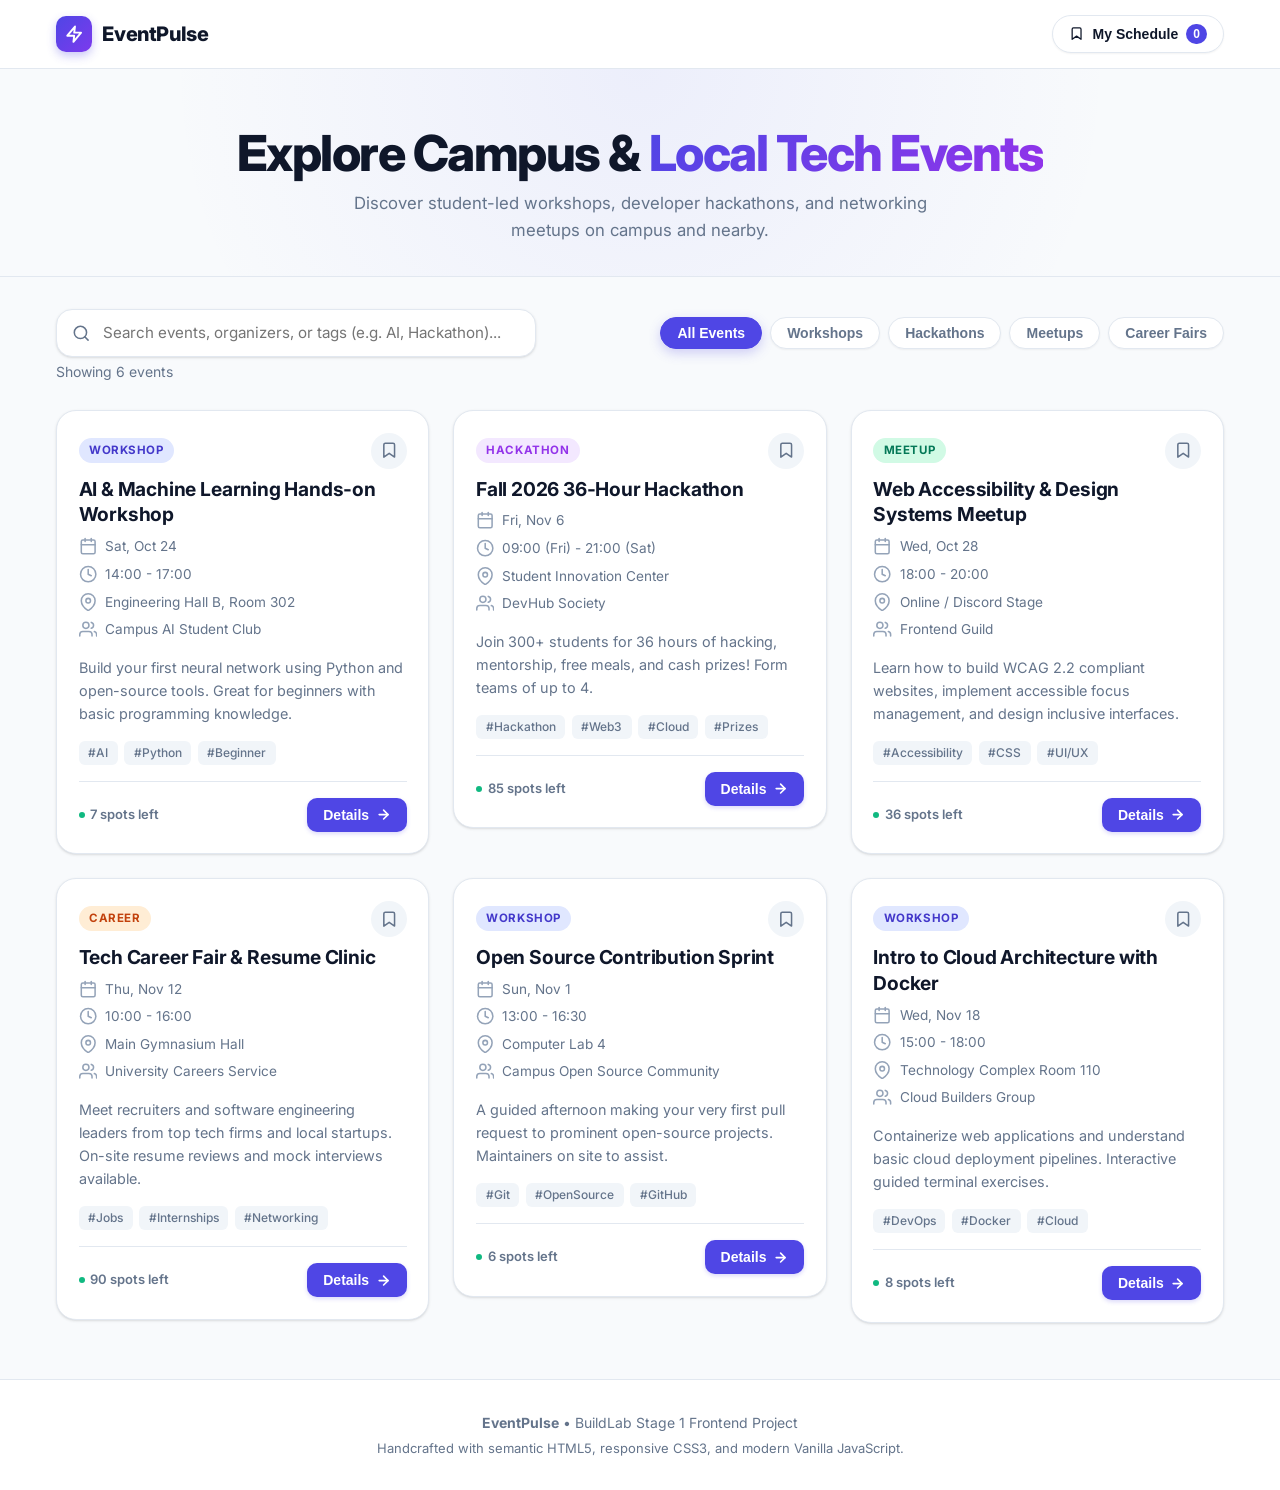
==== index.html @ 4279e9a3 "feat: redesign schedule drawer cards with polished layout and direct email reminder service" ====
﻿<!DOCTYPE html>
<html lang="en">
<head>
  <meta charset="UTF-8">
  <meta name="viewport" content="width=device-width, initial-scale=1.0">
  <title>EventPulse — Campus & Local Tech Event Finder</title>
  <meta name="description" content="Discover, search, and save campus tech events, hackathons, and workshops.">

  <!-- Inter Google Font -->
  <link rel="preconnect" href="https://fonts.googleapis.com">
  <link rel="preconnect" href="https://fonts.gstatic.com" crossorigin>
  <link href="https://fonts.googleapis.com/css2?family=Inter:wght@400;500;600;700;800&display=swap" rel="stylesheet">

  <!-- Stylesheets -->
  <link rel="stylesheet" href="styles/variables.css">
  <link rel="stylesheet" href="styles/main.css">
</head>
<body>

  <!-- Screen-Reader Announcer for dynamic updates (WCAG Live Region) -->
  <div id="sr-announcer" class="sr-only" aria-live="polite" aria-atomic="true" style="position: absolute; width: 1px; height: 1px; padding: 0; margin: -1px; overflow: hidden; clip: rect(0, 0, 0, 0); white-space: nowrap; border: 0;"></div>

  <!-- Toast Notification Container -->
  <div id="toast-container" class="toast-container" aria-live="polite"></div>

  <!-- Accessibility Skip Link -->
  <a href="#main-content" class="skip-link">Skip to main content</a>

  <!-- Header Landmark -->
  <header class="site-header">
    <div class="container header-inner">
      <a href="#" class="brand-link" aria-label="EventPulse Home">
        <span class="brand-icon-wrapper" aria-hidden="true">
          <svg class="icon" viewBox="0 0 24 24" fill="none" stroke="currentColor" stroke-width="2.5" stroke-linecap="round" stroke-linejoin="round"><path d="M13 2L3 14h9l-1 8 10-12h-9l1-8z"/></svg>
        </span>
        <span>EventPulse</span>
      </a>

      <nav class="nav-actions" aria-label="Quick Actions">
        <!-- Clickable My Schedule Header Button -->
        <button type="button" class="btn-schedule" id="header-schedule-btn" aria-haspopup="dialog" aria-expanded="false" aria-label="Open my saved events schedule">
          <svg class="icon icon-sm" viewBox="0 0 24 24" fill="none" stroke="currentColor" stroke-width="2" stroke-linecap="round" stroke-linejoin="round" aria-hidden="true"><path d="M19 21l-7-5-7 5V5a2 2 0 0 1 2-2h10a2 2 0 0 1 2 2z"/></svg>
          <span>My Schedule</span>
          <span class="schedule-badge" id="schedule-count" aria-label="0 saved events">0</span>
        </button>
      </nav>
    </div>
  </header>

  <!-- Main Landmark -->
  <main id="main-content">
    
    <!-- Hero / Introduction Section -->
    <section class="hero-section" aria-labelledby="hero-title">
      <div class="container">
        <h1 id="hero-title" class="hero-title">
          Explore Campus & <span class="hero-title-gradient">Local Tech Events</span>
        </h1>
        <p class="hero-subtitle">
          Discover student-led workshops, developer hackathons, and networking meetups on campus and nearby.
        </p>
      </div>
    </section>

    <!-- Search & Filter Controls Section -->
    <section class="controls-section" aria-labelledby="controls-heading">
      <div class="container">
        <h2 id="controls-heading" class="sr-only" style="position: absolute; width: 1px; height: 1px; padding: 0; margin: -1px; overflow: hidden; clip: rect(0,0,0,0); border: 0;">Filter & Search Events</h2>

        <div class="search-and-filters">
          <!-- Real-time Search Box -->
          <div class="search-box-wrapper">
            <label for="search-input" class="sr-only" style="position: absolute; width: 1px; height: 1px; padding: 0; margin: -1px; overflow: hidden; clip: rect(0,0,0,0); border: 0;">Search events, organizers, or topics</label>
            <div class="search-input-inner">
              <span class="search-icon-adornment" aria-hidden="true">
                <svg class="icon" viewBox="0 0 24 24" fill="none" stroke="currentColor" stroke-width="2" stroke-linecap="round" stroke-linejoin="round"><circle cx="11" cy="11" r="8"/><line x1="21" y1="21" x2="16.65" y2="16.65"/></svg>
              </span>
              <input 
                type="search" 
                id="search-input" 
                class="search-input" 
                placeholder="Search events, organizers, or tags (e.g. AI, Hackathon)..." 
                autocomplete="off"
                aria-describedby="results-count">
            </div>
          </div>

          <!-- Category Pill Buttons -->
          <div class="filter-categories" role="group" aria-label="Filter events by category">
            <button type="button" class="filter-btn" data-category="All" aria-pressed="true">All Events</button>
            <button type="button" class="filter-btn" data-category="Workshop" aria-pressed="false">Workshops</button>
            <button type="button" class="filter-btn" data-category="Hackathon" aria-pressed="false">Hackathons</button>
            <button type="button" class="filter-btn" data-category="Meetup" aria-pressed="false">Meetups</button>
            <button type="button" class="filter-btn" data-category="Career" aria-pressed="false">Career Fairs</button>
          </div>
        </div>

        <!-- Results Counter -->
        <div class="results-summary">
          <span id="results-count" aria-live="polite">Showing 6 events</span>
        </div>
      </div>
    </section>

    <!-- Events List Section -->
    <section class="events-section" aria-labelledby="events-heading">
      <div class="container">
        <h2 id="events-heading" class="sr-only" style="position: absolute; width: 1px; height: 1px; padding: 0; margin: -1px; overflow: hidden; clip: rect(0,0,0,0); border: 0;">Event Listings</h2>

        <!-- Event Cards Grid -->
        <ul id="events-grid" class="events-grid" aria-label="Tech events list">
          <!-- Rendered dynamically by scripts/app.js -->
        </ul>

        <!-- Empty State (Hidden by default) -->
        <div id="empty-state" class="empty-state" hidden>
          <div class="empty-icon-wrapper" aria-hidden="true">
            <svg class="icon" viewBox="0 0 24 24" fill="none" stroke="currentColor" stroke-width="2" stroke-linecap="round" stroke-linejoin="round"><circle cx="11" cy="11" r="8"/><line x1="21" y1="21" x2="16.65" y2="16.65"/></svg>
          </div>
          <h3 class="empty-title">No events matched your search</h3>
          <p class="empty-desc">We couldn't find any events matching your selected filters or search terms. Try searching for something else or clear your filters.</p>
          <button type="button" id="reset-filters-btn" class="btn-detail">Reset All Filters</button>
        </div>

      </div>
    </section>

  </main>

  <!-- Slide-out Schedule Drawer Panel -->
  <div id="schedule-drawer-backdrop" class="drawer-backdrop" role="dialog" aria-modal="true" aria-labelledby="drawer-title" aria-hidden="true">
    <div class="drawer-panel">
      <div class="drawer-header">
        <div class="drawer-title-group">
          <span class="brand-icon-wrapper" style="width: 2rem; height: 2rem; font-size: 0.9rem;" aria-hidden="true">
            <svg class="icon icon-sm" viewBox="0 0 24 24" fill="none" stroke="currentColor" stroke-width="2.5" stroke-linecap="round" stroke-linejoin="round"><path d="M19 21l-7-5-7 5V5a2 2 0 0 1 2-2h10a2 2 0 0 1 2 2z"/></svg>
          </span>
          <h3 id="drawer-title" class="drawer-title">My Schedule <span id="drawer-count" style="color: var(--color-text-muted); font-size: 0.95rem; font-weight: 500;">(0)</span></h3>
        </div>
        <button type="button" id="drawer-close-btn" class="drawer-close-btn" aria-label="Close my schedule drawer">✕</button>
      </div>

      <div id="drawer-body" class="drawer-body">
        <!-- Rendered dynamically by JS -->
      </div>
    </div>
  </div>

  <!-- Email Reminder Modal Dialog -->
  <div 
    id="email-modal-backdrop" 
    class="modal-backdrop" 
    role="dialog" 
    aria-modal="true" 
    aria-labelledby="email-modal-title" 
    aria-hidden="true">
    <div class="modal-content email-modal-card">
      <div class="modal-header">
        <div>
          <span class="category-tag" style="background-color: var(--color-primary-light); color: var(--color-primary);">Reminder Service</span>
          <h2 id="email-modal-title" class="modal-title" style="margin-top: 0.5rem; font-size: 1.3rem;">Get Email Reminder</h2>
        </div>
        <button type="button" id="email-modal-close-btn" class="modal-close-btn" aria-label="Close email reminder dialog">✕</button>
      </div>

      <form id="email-reminder-form">
        <div class="modal-body">
          <p style="font-size: 0.9rem; color: var(--color-text-muted); margin-bottom: 1rem;">
            Receive a calendar invite and schedule notification directly in your inbox so you don't miss this event!
          </p>

          <div class="email-preview-box">
            <strong id="email-preview-event-title" style="display: block; color: var(--color-text-main); margin-bottom: 0.25rem;">Event Title</strong>
            <span id="email-preview-meta">Date • Location</span>
          </div>

          <div class="form-group">
            <label for="reminder-email-input" class="form-label">Your Email Address</label>
            <input 
              type="email" 
              id="reminder-email-input" 
              class="form-input" 
              placeholder="e.g. yourname@university.edu" 
              required 
              autocomplete="email">
          </div>
        </div>

        <div class="modal-footer">
          <button type="button" id="email-modal-dismiss-btn" class="btn-schedule">Cancel</button>
          <button type="submit" class="btn-detail" style="display: inline-flex; align-items: center; gap: 0.4rem;">
            <span>Send Reminder</span>
            <svg class="icon icon-sm" viewBox="0 0 24 24" fill="none" stroke="currentColor" stroke-width="2" stroke-linecap="round" stroke-linejoin="round"><line x1="22" y1="2" x2="11" y2="13"/><polygon points="22 2 15 22 11 13 2 9 22 2"/></svg>
          </button>
        </div>
      </form>
    </div>
  </div>

  <!-- Event Details Modal Dialog -->
  <div 
    id="event-modal-backdrop" 
    class="modal-backdrop" 
    role="dialog" 
    aria-modal="true" 
    aria-labelledby="modal-title" 
    aria-hidden="true">
    <div class="modal-content">
      <div class="modal-header">
        <div>
          <span id="modal-category" class="category-tag">Category</span>
          <h2 id="modal-title" class="modal-title" style="margin-top: 0.5rem;">Event Title</h2>
        </div>
        <button type="button" id="modal-close-btn" class="modal-close-btn" aria-label="Close dialog">
          <svg class="icon" viewBox="0 0 24 24" fill="none" stroke="currentColor" stroke-width="2" stroke-linecap="round" stroke-linejoin="round"><line x1="18" y1="6" x2="6" y2="18"/><line x1="6" y1="6" x2="18" y2="18"/></svg>
        </button>
      </div>

      <div class="modal-body">
        <div class="modal-body-section">
          <div class="modal-info-grid">
            <div class="modal-info-row">
              <svg class="icon" viewBox="0 0 24 24" fill="none" stroke="currentColor" stroke-width="2" stroke-linecap="round" stroke-linejoin="round"><rect x="3" y="4" width="18" height="18" rx="2" ry="2"/><line x1="16" y1="2" x2="16" y2="6"/><line x1="8" y1="2" x2="8" y2="6"/><line x1="3" y1="10" x2="21" y2="10"/></svg>
              <span><strong>Date:</strong> <span id="modal-date"></span></span>
            </div>
            <div class="modal-info-row">
              <svg class="icon" viewBox="0 0 24 24" fill="none" stroke="currentColor" stroke-width="2" stroke-linecap="round" stroke-linejoin="round"><circle cx="12" cy="12" r="10"/><polyline points="12 6 12 12 16 14"/></svg>
              <span><strong>Time:</strong> <span id="modal-time"></span></span>
            </div>
            <div class="modal-info-row">
              <svg class="icon" viewBox="0 0 24 24" fill="none" stroke="currentColor" stroke-width="2" stroke-linecap="round" stroke-linejoin="round"><path d="M21 10c0 7-9 13-9 13s-9-6-9-13a9 9 0 0 1 18 0z"/><circle cx="12" cy="10" r="3"/></svg>
              <span><strong>Location:</strong> <span id="modal-location"></span></span>
            </div>
            <div class="modal-info-row">
              <svg class="icon" viewBox="0 0 24 24" fill="none" stroke="currentColor" stroke-width="2" stroke-linecap="round" stroke-linejoin="round"><path d="M17 21v-2a4 4 0 0 0-4-4H5a4 4 0 0 0-4 4v2"/><circle cx="9" cy="7" r="4"/><path d="M23 21v-2a4 4 0 0 0-3-3.87"/><path d="M16 3.13a4 4 0 0 1 0 7.75"/></svg>
              <span><strong>Organizer:</strong> <span id="modal-organizer"></span></span>
            </div>
          </div>
        </div>

        <div class="modal-body-section">
          <h3 class="modal-section-title">About this event</h3>
          <p id="modal-description" class="event-desc" style="color: var(--color-text-main); font-size: 0.95rem;"></p>
        </div>

        <div class="modal-body-section">
          <h3 class="modal-section-title">Prerequisites & Requirements</h3>
          <p id="modal-prerequisites" class="event-desc"></p>
        </div>

        <div class="modal-body-section">
          <h3 class="modal-section-title">Tags</h3>
          <ul id="modal-tags" class="tag-list" aria-label="Modal tags list"></ul>
        </div>
      </div>

      <div class="modal-footer">
        <button type="button" id="modal-remind-btn" class="btn-schedule" style="font-size: 0.8125rem;">
          <svg class="icon icon-sm" viewBox="0 0 24 24" fill="none" stroke="currentColor" stroke-width="2" stroke-linecap="round" stroke-linejoin="round"><path d="M4 4h16c1.1 0 2 .9 2 2v12c0 1.1-.9 2-2 2H4c-1.1 0-2-.9-2-2V6c0-1.1.9-2 2-2z"/><polyline points="22,6 12,13 2,6"/></svg>
          <span>Email Reminder</span>
        </button>
        <button type="button" id="modal-bookmark-btn" class="btn-modal-bookmark" aria-pressed="false">
          <!-- Populated by JS -->
        </button>
        <button type="button" id="modal-dismiss-btn" class="btn-detail">Close</button>
      </div>
    </div>
  </div>

  <!-- Footer Landmark -->
  <footer class="site-footer">
    <div class="container">
      <p><strong>EventPulse</strong> • BuildLab Stage 1 Frontend Project</p>
      <p style="margin-top: 6px; font-size: 0.8125rem;">Handcrafted with semantic HTML5, responsive CSS3, and modern Vanilla JavaScript.</p>
    </div>
  </footer>

  <!-- App Script (ES Module) -->
  <script type="module" src="scripts/app.js"></script>
</body>
</html>
---- styles/variables.css ----
﻿/* Design Tokens & Theme Variables */
:root {
  /* Brand Primary Colors */
  --color-primary: #4f46e5;       /* Modern Indigo 600 */
  --color-primary-hover: #4338ca; /* Indigo 700 */
  --color-primary-light: #eef2ff; /* Indigo 50 */
  --color-primary-border: #c7d2fe;
  --color-primary-glow: rgba(79, 70, 229, 0.15);

  /* Secondary & Accents */
  --color-accent: #06b6d4;        /* Cyan 500 */
  --color-accent-light: #ecfeff;
  --color-rose: #f43f5e;
  --color-rose-light: #ffe4e6;

  /* Surfaces & Backgrounds */
  --color-bg-body: #f8fafc;       /* Slate 50 */
  --color-bg-surface: #ffffff;
  --color-bg-subtle: #f1f5f9;     /* Slate 100 */
  --color-bg-elevated: #ffffff;

  /* Typography Colors (WCAG AA Compliant) */
  --color-text-main: #0f172a;     /* Slate 900 */
  --color-text-muted: #64748b;    /* Slate 500 */
  --color-text-inverse: #ffffff;

  /* Borders */
  --color-border: #e2e8f0;        /* Slate 200 */
  --color-border-hover: #cbd5e1;  /* Slate 300 */
  --color-border-subtle: #f1f5f9;

  /* Category Badges */
  --color-badge-workshop: #4338ca;
  --color-badge-workshop-bg: #e0e7ff;
  --color-badge-hackathon: #9333ea;
  --color-badge-hackathon-bg: #f3e8ff;
  --color-badge-meetup: #047857;
  --color-badge-meetup-bg: #d1fae5;
  --color-badge-career: #c2410c;
  --color-badge-career-bg: #ffedd5;

  --color-focus-ring: #6366f1;

  /* Typography */
  --font-sans: 'Inter', system-ui, -apple-system, BlinkMacSystemFont, "Segoe UI", Roboto, sans-serif;
  --font-mono: ui-monospace, SFMono-Regular, Menlo, Monaco, Consolas, monospace;

  /* Spacing Scale */
  --space-xs: 0.25rem;  /* 4px */
  --space-sm: 0.5rem;   /* 8px */
  --space-md: 1rem;     /* 16px */
  --space-lg: 1.5rem;   /* 24px */
  --space-xl: 2rem;     /* 32px */
  --space-2xl: 3.5rem;  /* 56px */

  /* Border Radii */
  --radius-xs: 4px;
  --radius-sm: 6px;
  --radius-md: 10px;
  --radius-lg: 16px;
  --radius-xl: 20px;
  --radius-full: 9999px;

  /* Shadows */
  --shadow-xs: 0 1px 2px 0 rgb(0 0 0 / 0.05);
  --shadow-sm: 0 1px 3px 0 rgb(0 0 0 / 0.1), 0 1px 2px -1px rgb(0 0 0 / 0.1);
  --shadow-md: 0 4px 6px -1px rgb(0 0 0 / 0.08), 0 2px 4px -2px rgb(0 0 0 / 0.06);
  --shadow-lg: 0 10px 15px -3px rgb(0 0 0 / 0.08), 0 4px 6px -4px rgb(0 0 0 / 0.04);
  --shadow-card-hover: 0 20px 25px -5px rgb(79 70 229 / 0.12), 0 8px 10px -6px rgb(79 70 229 / 0.06);
  --shadow-modal: 0 25px 50px -12px rgb(0 0 0 / 0.25);
  --shadow-drawer: -10px 0 30px rgba(0, 0, 0, 0.15);

  /* Transitions */
  --transition-fast: 150ms cubic-bezier(0.4, 0, 0.2, 1);
  --transition-normal: 250ms cubic-bezier(0.4, 0, 0.2, 1);
}
---- styles/main.css ----
﻿/* ==========================================================================
   Base & Reset (Mobile-First)
   ========================================================================== */
*, *::before, *::after {
  box-sizing: border-box;
  margin: 0;
  padding: 0;
}

html {
  font-size: 100%;
  scroll-behavior: smooth;
}

body {
  font-family: var(--font-sans);
  background-color: var(--color-bg-body);
  color: var(--color-text-main);
  line-height: 1.5;
  min-height: 100vh;
  display: flex;
  flex-direction: column;
  -webkit-font-smoothing: antialiased;
  -moz-osx-font-smoothing: grayscale;
}

/* Accessibility: Visible Focus Ring */
:focus-visible {
  outline: 2px solid var(--color-focus-ring);
  outline-offset: 3px;
}

/* Skip link for keyboard users */
.skip-link {
  position: absolute;
  top: -100px;
  left: var(--space-md);
  background: var(--color-primary);
  color: var(--color-text-inverse);
  padding: var(--space-sm) var(--space-md);
  z-index: 1000;
  border-radius: var(--radius-sm);
  font-weight: 600;
  text-decoration: none;
  transition: top var(--transition-fast);
}

.skip-link:focus {
  top: var(--space-md);
}

/* SVG Icon Styling */
.icon {
  width: 1.15rem;
  height: 1.15rem;
  display: inline-block;
  vertical-align: middle;
  flex-shrink: 0;
}

.icon-sm {
  width: 0.95rem;
  height: 0.95rem;
}

.icon-xs {
  width: 0.825rem;
  height: 0.825rem;
}

.icon-filled {
  fill: currentColor;
}

/* Container */
.container {
  width: 100%;
  max-width: 1200px;
  margin-left: auto;
  margin-right: auto;
  padding-left: var(--space-md);
  padding-right: var(--space-md);
}

/* ==========================================================================
   Header & Navbar
   ========================================================================== */
.site-header {
  background-color: rgba(255, 255, 255, 0.92);
  backdrop-filter: blur(12px);
  -webkit-backdrop-filter: blur(12px);
  border-bottom: 1px solid var(--color-border);
  position: sticky;
  top: 0;
  z-index: 100;
}

.header-inner {
  display: flex;
  align-items: center;
  justify-content: space-between;
  height: 4.25rem;
}

.brand-link {
  display: flex;
  align-items: center;
  gap: 0.65rem;
  text-decoration: none;
  color: var(--color-text-main);
  font-weight: 800;
  font-size: 1.25rem;
  letter-spacing: -0.02em;
}

.brand-icon-wrapper {
  display: inline-flex;
  align-items: center;
  justify-content: center;
  width: 2.25rem;
  height: 2.25rem;
  background: linear-gradient(135deg, var(--color-primary) 0%, #7c3aed 100%);
  color: #ffffff;
  border-radius: var(--radius-md);
  box-shadow: 0 4px 10px rgba(79, 70, 229, 0.3);
}

.nav-actions {
  display: flex;
  align-items: center;
  gap: var(--space-md);
}

/* Clickable My Schedule Header Button */
.btn-schedule {
  display: inline-flex;
  align-items: center;
  gap: 0.5rem;
  background-color: var(--color-bg-surface);
  color: var(--color-text-main);
  border: 1px solid var(--color-border);
  padding: 0.5rem 1rem;
  border-radius: var(--radius-full);
  font-size: 0.875rem;
  font-weight: 600;
  cursor: pointer;
  transition: all var(--transition-fast);
  box-shadow: var(--shadow-xs);
}

.btn-schedule:hover {
  background-color: var(--color-primary-light);
  border-color: var(--color-primary-border);
  color: var(--color-primary);
}

.schedule-badge {
  display: inline-flex;
  align-items: center;
  justify-content: center;
  background-color: var(--color-primary);
  color: var(--color-text-inverse);
  min-width: 1.3rem;
  height: 1.3rem;
  border-radius: var(--radius-full);
  font-size: 0.75rem;
  font-weight: 700;
  padding: 0 5px;
}

/* ==========================================================================
   Hero Section
   ========================================================================== */
.hero-section {
  padding: var(--space-2xl) 0 var(--space-xl);
  background: radial-gradient(circle at 50% 0%, rgba(99, 102, 241, 0.08) 0%, transparent 70%);
  border-bottom: 1px solid var(--color-border);
  text-align: center;
}

.hero-title {
  font-size: 2.25rem;
  font-weight: 800;
  letter-spacing: -0.03em;
  color: var(--color-text-main);
  line-height: 1.15;
  margin-bottom: var(--space-sm);
}

.hero-title-gradient {
  background: linear-gradient(135deg, var(--color-primary) 0%, #9333ea 100%);
  -webkit-background-clip: text;
  -webkit-text-fill-color: transparent;
}

.hero-subtitle {
  color: var(--color-text-muted);
  font-size: 1.05rem;
  max-width: 580px;
  margin: 0 auto;
  line-height: 1.6;
}

/* ==========================================================================
   Search & Filter Controls
   ========================================================================== */
.controls-section {
  padding: var(--space-xl) 0 var(--space-md);
}

.search-and-filters {
  display: flex;
  flex-direction: column;
  gap: var(--space-md);
}

.search-box-wrapper {
  position: relative;
  width: 100%;
}

.search-input-inner {
  position: relative;
  display: flex;
  align-items: center;
}

.search-icon-adornment {
  position: absolute;
  left: 1rem;
  color: var(--color-text-muted);
  pointer-events: none;
  display: flex;
  align-items: center;
}

.search-input {
  width: 100%;
  padding: 0.85rem 1rem 0.85rem 2.85rem;
  font-size: 0.95rem;
  font-family: inherit;
  border: 1px solid var(--color-border);
  border-radius: var(--radius-lg);
  background-color: var(--color-bg-surface);
  color: var(--color-text-main);
  box-shadow: var(--shadow-sm);
  transition: all var(--transition-fast);
}

.search-input:hover {
  border-color: var(--color-border-hover);
}

.search-input:focus {
  border-color: var(--color-primary);
  box-shadow: 0 0 0 4px var(--color-primary-glow);
}

.filter-categories {
  display: flex;
  flex-wrap: wrap;
  gap: 0.5rem;
}

.filter-btn {
  display: inline-flex;
  align-items: center;
  gap: 0.4rem;
  background: var(--color-bg-surface);
  border: 1px solid var(--color-border);
  color: var(--color-text-muted);
  padding: 0.45rem 1rem;
  border-radius: var(--radius-full);
  font-size: 0.875rem;
  font-weight: 600;
  cursor: pointer;
  transition: all var(--transition-fast);
  box-shadow: var(--shadow-xs);
}

.filter-btn:hover {
  background: var(--color-bg-subtle);
  color: var(--color-text-main);
  border-color: var(--color-border-hover);
}

.filter-btn[aria-pressed="true"] {
  background: var(--color-primary);
  border-color: var(--color-primary);
  color: #ffffff;
  box-shadow: 0 4px 12px rgba(79, 70, 229, 0.25);
}

.results-summary {
  display: flex;
  align-items: center;
  justify-content: space-between;
  font-size: 0.875rem;
  color: var(--color-text-muted);
  padding: var(--space-xs) 0;
}

/* ==========================================================================
   Events Grid & Cards
   ========================================================================== */
.events-section {
  padding-bottom: var(--space-2xl);
  flex: 1;
}

.events-grid {
  display: grid;
  grid-template-columns: 1fr;
  gap: var(--space-lg);
  list-style: none;
  margin-top: var(--space-sm);
}

/* Event Card */
.event-card {
  background: var(--color-bg-surface);
  border: 1px solid var(--color-border);
  border-radius: var(--radius-xl);
  padding: 1.35rem;
  display: flex;
  flex-direction: column;
  box-shadow: var(--shadow-sm);
  transition: transform var(--transition-fast), box-shadow var(--transition-fast), border-color var(--transition-fast);
  position: relative;
  overflow: hidden;
}

.event-card:hover {
  transform: translateY(-4px);
  box-shadow: var(--shadow-card-hover);
  border-color: var(--color-primary-border);
}

.card-top {
  display: flex;
  justify-content: space-between;
  align-items: center;
  margin-bottom: var(--space-sm);
}

.category-tag {
  display: inline-block;
  padding: 0.25rem 0.65rem;
  border-radius: var(--radius-full);
  font-size: 0.72rem;
  font-weight: 700;
  text-transform: uppercase;
  letter-spacing: 0.05em;
}

.category-tag[data-cat="Workshop"] {
  color: var(--color-badge-workshop);
  background-color: var(--color-badge-workshop-bg);
}

.category-tag[data-cat="Hackathon"] {
  color: var(--color-badge-hackathon);
  background-color: var(--color-badge-hackathon-bg);
}

.category-tag[data-cat="Meetup"] {
  color: var(--color-badge-meetup);
  background-color: var(--color-badge-meetup-bg);
}

.category-tag[data-cat="Career"] {
  color: var(--color-badge-career);
  background-color: var(--color-badge-career-bg);
}

.bookmark-toggle {
  background: var(--color-bg-subtle);
  border: 1px solid transparent;
  color: var(--color-text-muted);
  cursor: pointer;
  width: 2.25rem;
  height: 2.25rem;
  border-radius: var(--radius-full);
  display: flex;
  align-items: center;
  justify-content: center;
  transition: all var(--transition-fast);
}

.bookmark-toggle:hover {
  background-color: var(--color-rose-light);
  color: var(--color-rose);
}

.bookmark-toggle[aria-pressed="true"] {
  background-color: var(--color-rose-light);
  color: var(--color-rose);
}

.event-title {
  font-size: 1.2rem;
  font-weight: 700;
  letter-spacing: -0.01em;
  color: var(--color-text-main);
  line-height: 1.35;
  margin-bottom: var(--space-sm);
}

.event-meta {
  display: flex;
  flex-direction: column;
  gap: 0.45rem;
  margin-bottom: var(--space-md);
  font-size: 0.85rem;
  color: var(--color-text-muted);
}

.meta-item {
  display: flex;
  align-items: center;
  gap: 0.5rem;
}

.meta-item .icon {
  color: #94a3b8;
}

.event-desc {
  font-size: 0.9rem;
  color: var(--color-text-muted);
  line-height: 1.6;
  margin-bottom: var(--space-md);
  flex-grow: 1;
}

.tag-list {
  display: flex;
  flex-wrap: wrap;
  gap: 0.4rem;
  list-style: none;
  margin-bottom: var(--space-md);
}

.tag-item {
  font-size: 0.75rem;
  font-weight: 500;
  background-color: var(--color-bg-subtle);
  color: var(--color-text-muted);
  padding: 0.2rem 0.6rem;
  border-radius: var(--radius-sm);
}

.card-actions {
  display: flex;
  justify-content: space-between;
  align-items: center;
  padding-top: var(--space-md);
  border-top: 1px solid var(--color-border);
}

.capacity-indicator {
  font-size: 0.8125rem;
  font-weight: 600;
  color: var(--color-text-muted);
  display: flex;
  align-items: center;
  gap: 0.35rem;
}

.capacity-indicator .pulse-dot {
  width: 6px;
  height: 6px;
  background-color: #10b981;
  border-radius: var(--radius-full);
}

.btn-detail {
  display: inline-flex;
  align-items: center;
  gap: 0.4rem;
  background-color: var(--color-primary);
  color: #ffffff;
  border: none;
  padding: 0.55rem 1rem;
  border-radius: var(--radius-md);
  font-size: 0.875rem;
  font-weight: 600;
  cursor: pointer;
  transition: all var(--transition-fast);
  box-shadow: 0 2px 4px rgba(79, 70, 229, 0.2);
}

.btn-detail:hover {
  background-color: var(--color-primary-hover);
  transform: translateY(-1px);
}

/* ==========================================================================
   Empty State
   ========================================================================== */
.empty-state {
  text-align: center;
  padding: var(--space-2xl) var(--space-md);
  background: var(--color-bg-surface);
  border: 1px dashed var(--color-border);
  border-radius: var(--radius-xl);
  margin-top: var(--space-md);
}

.empty-icon-wrapper {
  width: 3.5rem;
  height: 3.5rem;
  border-radius: var(--radius-full);
  background: var(--color-primary-light);
  color: var(--color-primary);
  display: inline-flex;
  align-items: center;
  justify-content: center;
  margin-bottom: var(--space-md);
}

.empty-icon-wrapper .icon {
  width: 1.75rem;
  height: 1.75rem;
}

.empty-title {
  font-size: 1.25rem;
  font-weight: 700;
  margin-bottom: var(--space-xs);
}

.empty-desc {
  color: var(--color-text-muted);
  font-size: 0.9375rem;
  max-width: 420px;
  margin: 0 auto var(--space-md);
}

/* ==========================================================================
   Redesigned Premium Schedule Drawer
   ========================================================================== */
.drawer-backdrop {
  position: fixed;
  inset: 0;
  background-color: rgba(15, 23, 42, 0.65);
  backdrop-filter: blur(8px);
  -webkit-backdrop-filter: blur(8px);
  z-index: 600;
  opacity: 0;
  visibility: hidden;
  transition: opacity var(--transition-normal), visibility var(--transition-normal);
}

.drawer-backdrop.is-open {
  opacity: 1;
  visibility: visible;
}

.drawer-panel {
  position: fixed;
  top: 0;
  right: 0;
  bottom: 0;
  width: 100%;
  max-width: 460px;
  background: var(--color-bg-surface);
  box-shadow: var(--shadow-drawer);
  display: flex;
  flex-direction: column;
  transform: translateX(100%);
  transition: transform var(--transition-normal) cubic-bezier(0.16, 1, 0.3, 1);
  z-index: 610;
}

.drawer-backdrop.is-open .drawer-panel {
  transform: translateX(0);
}

.drawer-header {
  padding: 1.25rem 1.5rem;
  border-bottom: 1px solid var(--color-border);
  display: flex;
  align-items: center;
  justify-content: space-between;
  background: #ffffff;
}

.drawer-title-group {
  display: flex;
  align-items: center;
  gap: 0.75rem;
}

.drawer-title {
  font-size: 1.25rem;
  font-weight: 800;
  letter-spacing: -0.01em;
  color: var(--color-text-main);
  display: flex;
  align-items: center;
  gap: 0.5rem;
}

.drawer-close-btn {
  background: var(--color-bg-subtle);
  border: none;
  width: 2.25rem;
  height: 2.25rem;
  border-radius: var(--radius-full);
  display: flex;
  align-items: center;
  justify-content: center;
  color: var(--color-text-muted);
  cursor: pointer;
  transition: all var(--transition-fast);
}

.drawer-close-btn:hover {
  background-color: var(--color-border);
  color: var(--color-text-main);
}

.drawer-body {
  flex: 1;
  overflow-y: auto;
  padding: 1.25rem 1.5rem;
  background-color: var(--color-bg-body);
}

.drawer-empty {
  text-align: center;
  padding: 4rem 1.5rem;
}

.drawer-empty-icon {
  width: 4rem;
  height: 4rem;
  background-color: var(--color-primary-light);
  color: var(--color-primary);
  border-radius: var(--radius-full);
  display: inline-flex;
  align-items: center;
  justify-content: center;
  margin-bottom: var(--space-md);
}

.drawer-list {
  list-style: none;
  display: flex;
  flex-direction: column;
  gap: 1.15rem;
}

/* Polished Drawer Card */
.drawer-card {
  background: #ffffff;
  border: 1px solid var(--color-border);
  border-radius: var(--radius-lg);
  padding: 1.15rem;
  box-shadow: var(--shadow-sm);
  display: flex;
  flex-direction: column;
  gap: 0.65rem;
  transition: all var(--transition-fast);
}

.drawer-card:hover {
  border-color: var(--color-primary-border);
  box-shadow: var(--shadow-md);
}

.drawer-card-top {
  display: flex;
  justify-content: space-between;
  align-items: center;
}

.drawer-card-title {
  font-size: 1.05rem;
  font-weight: 700;
  color: var(--color-text-main);
  line-height: 1.35;
}

.btn-remove-drawer {
  background: transparent;
  border: none;
  color: var(--color-text-muted);
  width: 2rem;
  height: 2rem;
  border-radius: var(--radius-sm);
  display: flex;
  align-items: center;
  justify-content: center;
  cursor: pointer;
  transition: all var(--transition-fast);
}

.btn-remove-drawer:hover {
  background-color: var(--color-rose-light);
  color: var(--color-rose);
}

.drawer-card-meta {
  font-size: 0.825rem;
  color: var(--color-text-muted);
  display: flex;
  flex-direction: column;
  gap: 0.35rem;
}

.drawer-card-actions {
  display: flex;
  gap: 0.5rem;
  padding-top: 0.65rem;
  border-top: 1px solid var(--color-border-subtle);
  margin-top: 0.25rem;
}

.btn-action-primary {
  flex: 1;
  display: inline-flex;
  align-items: center;
  justify-content: center;
  gap: 0.4rem;
  background-color: var(--color-primary);
  color: #ffffff;
  border: none;
  padding: 0.5rem 0.85rem;
  border-radius: var(--radius-md);
  font-size: 0.8125rem;
  font-weight: 600;
  cursor: pointer;
  transition: background-color var(--transition-fast);
}

.btn-action-primary:hover {
  background-color: var(--color-primary-hover);
}

.btn-action-email {
  flex: 1;
  display: inline-flex;
  align-items: center;
  justify-content: center;
  gap: 0.4rem;
  background-color: #ffffff;
  color: var(--color-text-main);
  border: 1px solid var(--color-border);
  padding: 0.5rem 0.85rem;
  border-radius: var(--radius-md);
  font-size: 0.8125rem;
  font-weight: 600;
  cursor: pointer;
  transition: all var(--transition-fast);
}

.btn-action-email:hover {
  background-color: var(--color-primary-light);
  border-color: var(--color-primary-border);
  color: var(--color-primary);
}

/* ==========================================================================
   Email Reminder Modal
   ========================================================================== */
.email-modal-card {
  max-width: 480px;
}

.form-group {
  margin-bottom: var(--space-md);
}

.form-label {
  display: block;
  font-size: 0.875rem;
  font-weight: 600;
  color: var(--color-text-main);
  margin-bottom: var(--space-xs);
}

.form-input {
  width: 100%;
  padding: 0.75rem 1rem;
  font-size: 0.95rem;
  font-family: inherit;
  border: 1px solid var(--color-border);
  border-radius: var(--radius-md);
  background-color: var(--color-bg-surface);
  color: var(--color-text-main);
  transition: all var(--transition-fast);
}

.form-input:focus {
  border-color: var(--color-primary);
  box-shadow: 0 0 0 4px var(--color-primary-glow);
}

.email-preview-box {
  background-color: var(--color-bg-subtle);
  border: 1px solid var(--color-border);
  border-radius: var(--radius-md);
  padding: 1rem;
  font-size: 0.85rem;
  color: var(--color-text-muted);
  margin-bottom: var(--space-md);
}

/* ==========================================================================
   Event Details Modal (Dialog)
   ========================================================================== */
.modal-backdrop {
  position: fixed;
  inset: 0;
  background-color: rgba(15, 23, 42, 0.65);
  backdrop-filter: blur(8px);
  -webkit-backdrop-filter: blur(8px);
  display: flex;
  align-items: center;
  justify-content: center;
  padding: var(--space-md);
  z-index: 500;
  opacity: 0;
  visibility: hidden;
  transition: opacity var(--transition-normal), visibility var(--transition-normal);
}

.modal-backdrop.is-open {
  opacity: 1;
  visibility: visible;
}

.modal-content {
  background: var(--color-bg-surface);
  border-radius: var(--radius-xl);
  width: 100%;
  max-width: 600px;
  max-height: 90vh;
  overflow-y: auto;
  box-shadow: var(--shadow-modal);
  padding: 1.75rem;
  position: relative;
  transform: scale(0.96);
  transition: transform var(--transition-normal);
}

.modal-backdrop.is-open .modal-content {
  transform: scale(1);
}

.modal-header {
  display: flex;
  justify-content: space-between;
  align-items: flex-start;
  margin-bottom: var(--space-md);
}

.modal-title {
  font-size: 1.45rem;
  font-weight: 800;
  letter-spacing: -0.02em;
  color: var(--color-text-main);
  line-height: 1.3;
}

.modal-close-btn {
  background: var(--color-bg-subtle);
  border: none;
  width: 2.25rem;
  height: 2.25rem;
  display: inline-flex;
  align-items: center;
  justify-content: center;
  border-radius: var(--radius-full);
  color: var(--color-text-muted);
  cursor: pointer;
  transition: all var(--transition-fast);
}

.modal-close-btn:hover {
  color: var(--color-text-main);
  background-color: var(--color-border);
}

.modal-body-section {
  margin-bottom: var(--space-md);
}

.modal-section-title {
  font-size: 0.8125rem;
  font-weight: 700;
  text-transform: uppercase;
  color: var(--color-text-muted);
  letter-spacing: 0.06em;
  margin-bottom: var(--space-xs);
}

.modal-info-grid {
  display: grid;
  grid-template-columns: 1fr;
  gap: var(--space-sm);
  background: var(--color-bg-subtle);
  padding: 1rem;
  border-radius: var(--radius-lg);
  font-size: 0.875rem;
}

.modal-info-row {
  display: flex;
  align-items: center;
  gap: 0.5rem;
}

.modal-info-row .icon {
  color: #94a3b8;
}

.modal-footer {
  display: flex;
  flex-wrap: wrap;
  gap: var(--space-sm);
  justify-content: flex-end;
  margin-top: var(--space-lg);
  padding-top: var(--space-md);
  border-top: 1px solid var(--color-border);
}

.btn-modal-bookmark {
  display: inline-flex;
  align-items: center;
  gap: 0.4rem;
  background-color: var(--color-bg-subtle);
  color: var(--color-text-main);
  border: 1px solid var(--color-border);
  padding: 0.55rem 1rem;
  border-radius: var(--radius-md);
  font-size: 0.875rem;
  font-weight: 600;
  cursor: pointer;
  transition: all var(--transition-fast);
}

.btn-modal-bookmark:hover {
  background-color: var(--color-rose-light);
  color: var(--color-rose);
  border-color: var(--color-rose-light);
}

/* ==========================================================================
   Toast Notification
   ========================================================================== */
.toast-container {
  position: fixed;
  bottom: 1.5rem;
  right: 1.5rem;
  z-index: 1000;
  display: flex;
  flex-direction: column;
  gap: 0.5rem;
}

.toast {
  background: #0f172a;
  color: #ffffff;
  padding: 0.85rem 1.25rem;
  border-radius: var(--radius-md);
  font-size: 0.875rem;
  font-weight: 500;
  box-shadow: var(--shadow-lg);
  display: flex;
  align-items: center;
  gap: 0.65rem;
  animation: toastIn 200ms ease forwards;
}

@keyframes toastIn {
  from { opacity: 0; transform: translateY(10px); }
  to { opacity: 1; transform: translateY(0); }
}

/* ==========================================================================
   Footer
   ========================================================================== */
.site-footer {
  background-color: var(--color-bg-surface);
  border-top: 1px solid var(--color-border);
  padding: var(--space-xl) 0;
  color: var(--color-text-muted);
  font-size: 0.875rem;
  text-align: center;
  margin-top: auto;
}

/* ==========================================================================
   Responsive Breakpoints
   ========================================================================== */
@media (min-width: 640px) {
  .hero-title {
    font-size: 2.6rem;
  }
  
  .events-grid {
    grid-template-columns: repeat(2, 1fr);
  }

  .modal-info-grid {
    grid-template-columns: repeat(2, 1fr);
  }
}

@media (min-width: 1024px) {
  .hero-title {
    font-size: 3.1rem;
  }

  .events-grid {
    grid-template-columns: repeat(3, 1fr);
  }

  .search-and-filters {
    flex-direction: row;
    align-items: center;
    justify-content: space-between;
  }

  .search-box-wrapper {
    max-width: 480px;
  }
}
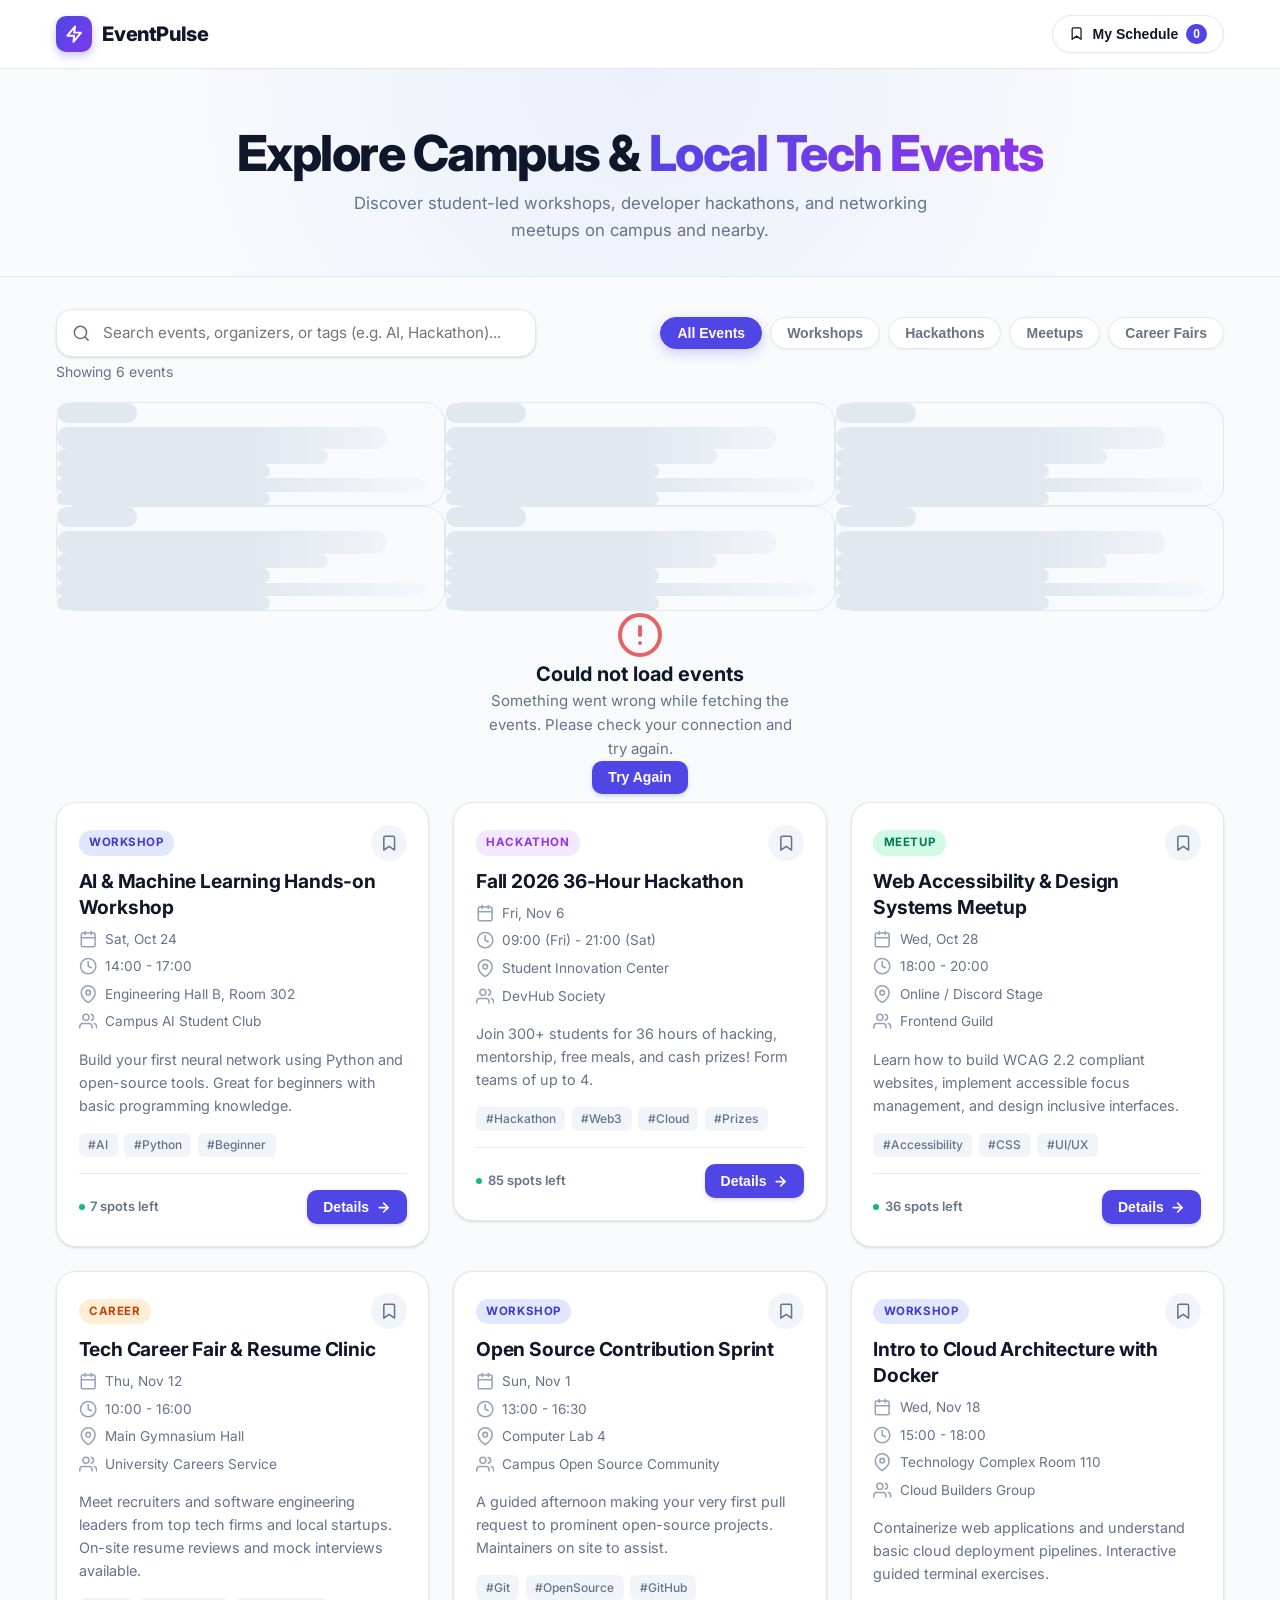
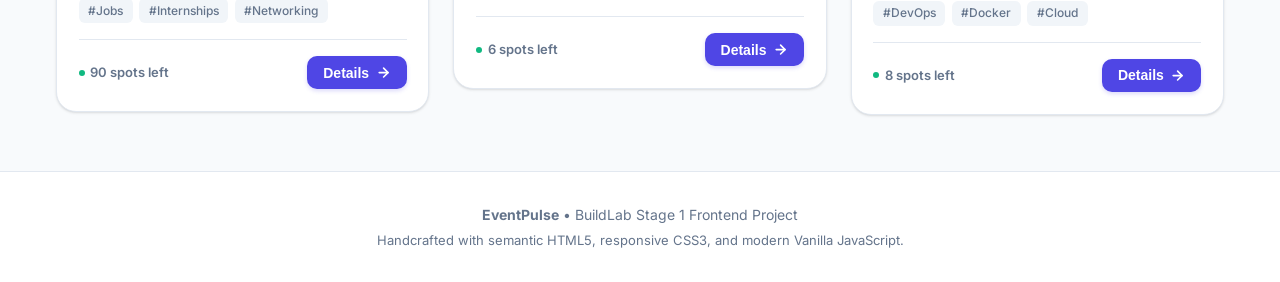
==== commit 713ef1b4: "feat(week-2): modular components, async fetch, loading skeletons, error boundary, issue log - Refact" ====
--- a/index.html
+++ b/index.html
@@ -1,10 +1,13 @@
-﻿<!DOCTYPE html>
+<!DOCTYPE html>
 <html lang="en">
 <head>
   <meta charset="UTF-8">
   <meta name="viewport" content="width=device-width, initial-scale=1.0">
   <title>EventPulse — Campus & Local Tech Event Finder</title>
   <meta name="description" content="Discover, search, and save campus tech events, hackathons, and workshops.">
+
+  <!-- Favicon (Inline SVG to prevent 404) -->
+  <link rel="icon" href="data:image/svg+xml,<svg xmlns='http://www.w3.org/2000/svg' viewBox='0 0 24 24' fill='%234f46e5'><path d='M13 2L3 14h9l-1 8 10-12h-9l1-8z'/></svg>" type="image/svg+xml">
 
   <!-- Inter Google Font -->
   <link rel="preconnect" href="https://fonts.googleapis.com">
@@ -107,12 +110,74 @@
       <div class="container">
         <h2 id="events-heading" class="sr-only" style="position: absolute; width: 1px; height: 1px; padding: 0; margin: -1px; overflow: hidden; clip: rect(0,0,0,0); border: 0;">Event Listings</h2>
 
-        <!-- Event Cards Grid -->
-        <ul id="events-grid" class="events-grid" aria-label="Tech events list">
+        <!-- Loading Skeleton State (shown while fetch is in progress) -->
+        <div id="loading-state" class="skeleton-grid" aria-label="Loading events" aria-busy="true">
+          <div class="skeleton-card" aria-hidden="true">
+            <div class="skeleton-line skeleton-tag"></div>
+            <div class="skeleton-line skeleton-title"></div>
+            <div class="skeleton-line skeleton-meta"></div>
+            <div class="skeleton-line skeleton-meta short"></div>
+            <div class="skeleton-line skeleton-desc"></div>
+            <div class="skeleton-line skeleton-desc short"></div>
+          </div>
+          <div class="skeleton-card" aria-hidden="true">
+            <div class="skeleton-line skeleton-tag"></div>
+            <div class="skeleton-line skeleton-title"></div>
+            <div class="skeleton-line skeleton-meta"></div>
+            <div class="skeleton-line skeleton-meta short"></div>
+            <div class="skeleton-line skeleton-desc"></div>
+            <div class="skeleton-line skeleton-desc short"></div>
+          </div>
+          <div class="skeleton-card" aria-hidden="true">
+            <div class="skeleton-line skeleton-tag"></div>
+            <div class="skeleton-line skeleton-title"></div>
+            <div class="skeleton-line skeleton-meta"></div>
+            <div class="skeleton-line skeleton-meta short"></div>
+            <div class="skeleton-line skeleton-desc"></div>
+            <div class="skeleton-line skeleton-desc short"></div>
+          </div>
+          <div class="skeleton-card" aria-hidden="true">
+            <div class="skeleton-line skeleton-tag"></div>
+            <div class="skeleton-line skeleton-title"></div>
+            <div class="skeleton-line skeleton-meta"></div>
+            <div class="skeleton-line skeleton-meta short"></div>
+            <div class="skeleton-line skeleton-desc"></div>
+            <div class="skeleton-line skeleton-desc short"></div>
+          </div>
+          <div class="skeleton-card" aria-hidden="true">
+            <div class="skeleton-line skeleton-tag"></div>
+            <div class="skeleton-line skeleton-title"></div>
+            <div class="skeleton-line skeleton-meta"></div>
+            <div class="skeleton-line skeleton-meta short"></div>
+            <div class="skeleton-line skeleton-desc"></div>
+            <div class="skeleton-line skeleton-desc short"></div>
+          </div>
+          <div class="skeleton-card" aria-hidden="true">
+            <div class="skeleton-line skeleton-tag"></div>
+            <div class="skeleton-line skeleton-title"></div>
+            <div class="skeleton-line skeleton-meta"></div>
+            <div class="skeleton-line skeleton-meta short"></div>
+            <div class="skeleton-line skeleton-desc"></div>
+            <div class="skeleton-line skeleton-desc short"></div>
+          </div>
+        </div>
+
+        <!-- Error State (shown if fetch fails) -->
+        <div id="error-state" class="error-state" hidden>
+          <div class="error-icon-wrapper" aria-hidden="true">
+            <svg class="icon" viewBox="0 0 24 24" fill="none" stroke="currentColor" stroke-width="2" stroke-linecap="round" stroke-linejoin="round"><circle cx="12" cy="12" r="10"/><line x1="12" y1="8" x2="12" y2="12"/><line x1="12" y1="16" x2="12.01" y2="16"/></svg>
+          </div>
+          <h3 class="error-title">Could not load events</h3>
+          <p class="error-desc">Something went wrong while fetching the events. Please check your connection and try again.</p>
+          <button type="button" id="retry-btn" class="btn-detail">Try Again</button>
+        </div>
+
+        <!-- Event Cards Grid (populated by JS) -->
+        <ul id="events-grid" class="events-grid" aria-label="Tech events list" hidden>
           <!-- Rendered dynamically by scripts/app.js -->
         </ul>
 
-        <!-- Empty State (Hidden by default) -->
+        <!-- Empty State (shown when search/filter returns no results) -->
         <div id="empty-state" class="empty-state" hidden>
           <div class="empty-icon-wrapper" aria-hidden="true">
             <svg class="icon" viewBox="0 0 24 24" fill="none" stroke="currentColor" stroke-width="2" stroke-linecap="round" stroke-linejoin="round"><circle cx="11" cy="11" r="8"/><line x1="21" y1="21" x2="16.65" y2="16.65"/></svg>
@@ -127,8 +192,10 @@
 
   </main>
 
+
+
   <!-- Slide-out Schedule Drawer Panel -->
-  <div id="schedule-drawer-backdrop" class="drawer-backdrop" role="dialog" aria-modal="true" aria-labelledby="drawer-title" aria-hidden="true">
+  <div id="schedule-drawer-backdrop" class="drawer-backdrop" role="dialog" aria-modal="true" aria-labelledby="drawer-title" hidden>
     <div class="drawer-panel">
       <div class="drawer-header">
         <div class="drawer-title-group">
@@ -153,7 +220,7 @@
     role="dialog" 
     aria-modal="true" 
     aria-labelledby="email-modal-title" 
-    aria-hidden="true">
+    hidden>
     <div class="modal-content email-modal-card">
       <div class="modal-header">
         <div>
@@ -182,7 +249,9 @@
               class="form-input" 
               placeholder="e.g. yourname@university.edu" 
               required 
-              autocomplete="email">
+              autocomplete="email"
+              aria-describedby="email-error-msg">
+            <span id="email-error-msg" class="form-error-msg" role="alert" hidden></span>
           </div>
         </div>
 
@@ -204,7 +273,7 @@
     role="dialog" 
     aria-modal="true" 
     aria-labelledby="modal-title" 
-    aria-hidden="true">
+    hidden>
     <div class="modal-content">
       <div class="modal-header">
         <div>
--- a/styles/main.css
+++ b/styles/main.css
@@ -1,4 +1,4 @@
-﻿/* ==========================================================================
+/* ==========================================================================
    Base & Reset (Mobile-First)
    ========================================================================== */
 *, *::before, *::after {
@@ -798,6 +798,19 @@
   box-shadow: 0 0 0 4px var(--color-primary-glow);
 }
 
+.form-input[aria-invalid="true"] {
+  border-color: var(--color-rose);
+  background-color: #fff1f2;
+}
+
+.form-error-msg {
+  display: block;
+  font-size: 0.8125rem;
+  color: var(--color-rose);
+  font-weight: 600;
+  margin-top: 0.35rem;
+}
+
 .email-preview-box {
   background-color: var(--color-bg-subtle);
   border: 1px solid var(--color-border);
@@ -1029,3 +1042,86 @@
     max-width: 480px;
   }
 }
+
+/* ==========================================================================
+   Loading Skeleton Cards (Week 2)
+   ========================================================================== */
+@keyframes shimmer {
+  0%   { background-position: -400px 0; }
+  100% { background-position: 400px 0; }
+}
+
+.skeleton-grid {
+  display: grid;
+  gap: var(--space-6);
+  grid-template-columns: 1fr;
+  padding-bottom: var(--space-10);
+}
+
+@media (min-width: 640px) {
+  .skeleton-grid { grid-template-columns: repeat(2, 1fr); }
+}
+@media (min-width: 1024px) {
+  .skeleton-grid { grid-template-columns: repeat(3, 1fr); }
+}
+
+.skeleton-card {
+  background: var(--color-bg-card);
+  border: 1px solid var(--color-border);
+  border-radius: var(--radius-xl);
+  padding: var(--space-5);
+  display: flex;
+  flex-direction: column;
+  gap: var(--space-3);
+}
+
+.skeleton-line {
+  border-radius: var(--radius-md);
+  background: linear-gradient(
+    90deg,
+    var(--color-border) 25%,
+    var(--color-bg-body) 50%,
+    var(--color-border) 75%
+  );
+  background-size: 800px 100%;
+  animation: shimmer 1.4s infinite linear;
+}
+
+.skeleton-tag   { height: 1.25rem; width: 5rem; }
+.skeleton-title { height: 1.4rem;  width: 85%;  margin-top: 0.25rem; }
+.skeleton-meta  { height: 0.9rem;  width: 70%; }
+.skeleton-desc  { height: 0.85rem; width: 95%; }
+.skeleton-line.short { width: 55%; }
+
+/* ==========================================================================
+   Error State (Week 2)
+   ========================================================================== */
+.error-state {
+  display: flex;
+  flex-direction: column;
+  align-items: center;
+  text-align: center;
+  padding: var(--space-16) var(--space-4);
+  gap: var(--space-4);
+}
+
+.error-icon-wrapper .icon {
+  width: 3rem;
+  height: 3rem;
+  stroke: var(--color-error, #dc2626);
+  opacity: 0.7;
+}
+
+.error-title {
+  font-size: 1.25rem;
+  font-weight: 700;
+  color: var(--color-text-main);
+}
+
+.error-desc {
+  font-size: 0.9375rem;
+  color: var(--color-text-muted);
+  max-width: 36ch;
+  line-height: 1.6;
+}
+
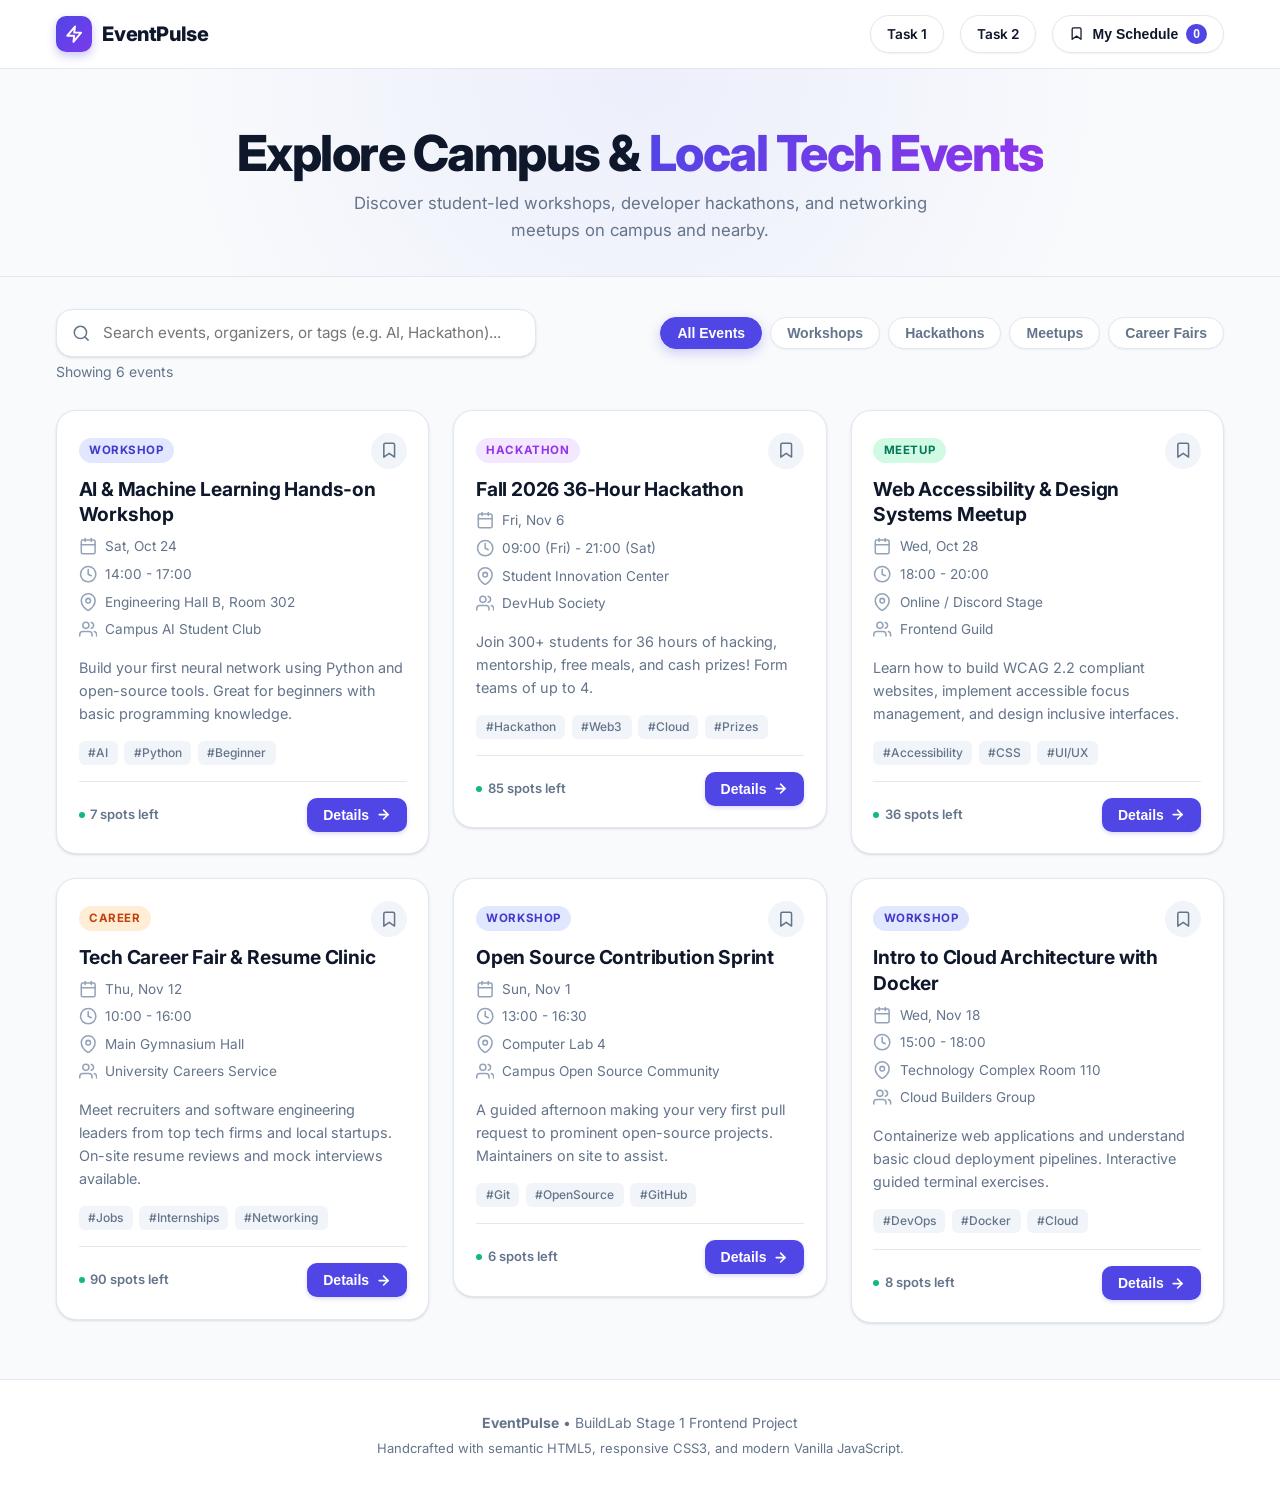
==== commit fbdbf14d: "refactor: organize project into dedicated task-1 and task-2 folders with cross-navigation and custom" ====
--- a/index.html
+++ b/index.html
@@ -40,6 +40,12 @@
       </a>
 
       <nav class="nav-actions" aria-label="Quick Actions">
+        <a href="task-1/index.html" class="btn-schedule" style="text-decoration:none; font-size:0.85rem;" title="Go to Task 1">
+          <span>Task 1</span>
+        </a>
+        <a href="task-2/index.html" class="btn-schedule" style="text-decoration:none; font-size:0.85rem;" title="Go to Task 2">
+          <span>Task 2</span>
+        </a>
         <!-- Clickable My Schedule Header Button -->
         <button type="button" class="btn-schedule" id="header-schedule-btn" aria-haspopup="dialog" aria-expanded="false" aria-label="Open my saved events schedule">
           <svg class="icon icon-sm" viewBox="0 0 24 24" fill="none" stroke="currentColor" stroke-width="2" stroke-linecap="round" stroke-linejoin="round" aria-hidden="true"><path d="M19 21l-7-5-7 5V5a2 2 0 0 1 2-2h10a2 2 0 0 1 2 2z"/></svg>
@@ -111,7 +117,7 @@
         <h2 id="events-heading" class="sr-only" style="position: absolute; width: 1px; height: 1px; padding: 0; margin: -1px; overflow: hidden; clip: rect(0,0,0,0); border: 0;">Event Listings</h2>
 
         <!-- Loading Skeleton State (shown while fetch is in progress) -->
-        <div id="loading-state" class="skeleton-grid" aria-label="Loading events" aria-busy="true">
+        <div id="loading-state" class="skeleton-grid" aria-label="Loading events" aria-busy="true" hidden>
           <div class="skeleton-card" aria-hidden="true">
             <div class="skeleton-line skeleton-tag"></div>
             <div class="skeleton-line skeleton-title"></div>
--- a/styles/main.css
+++ b/styles/main.css
@@ -6,6 +6,11 @@
   margin: 0;
   padding: 0;
 }
+
+[hidden] {
+  display: none !important;
+}
+
 
 html {
   font-size: 100%;
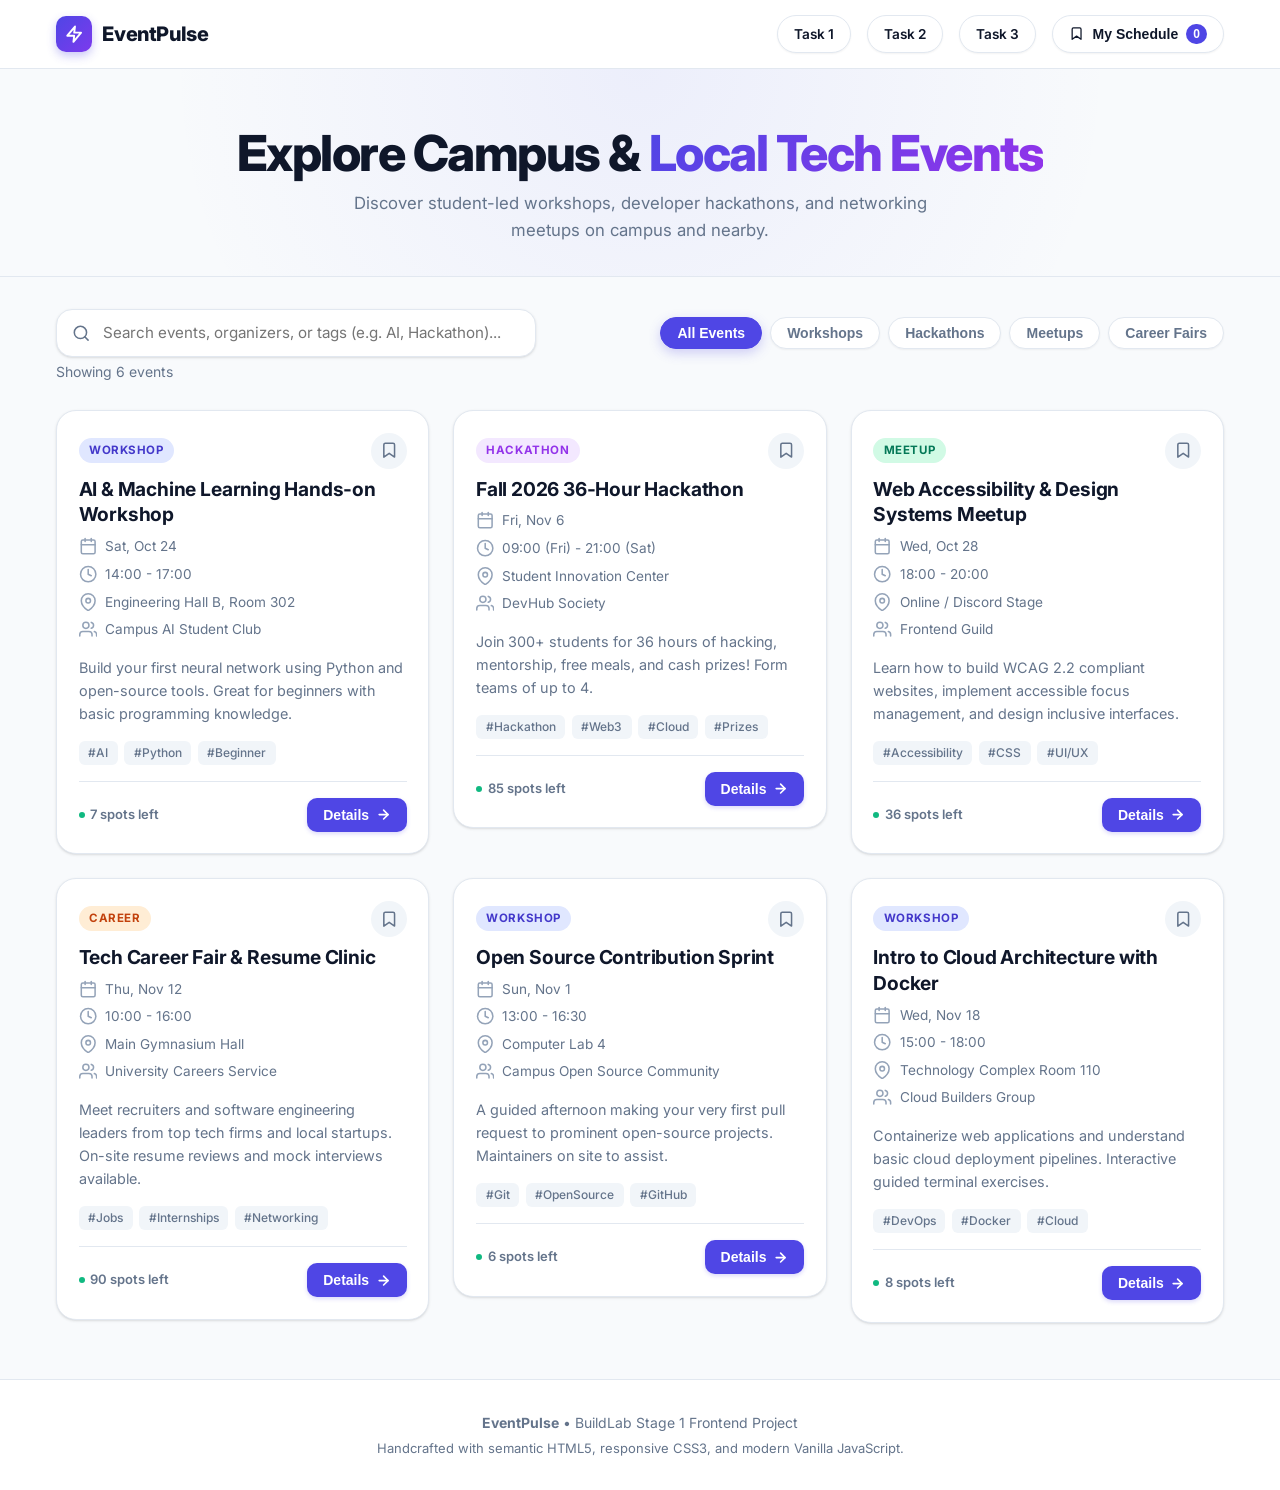
==== commit 3fec40dc: "feat(week-3): dedicated task-3 folder with hash routing, automated tests, a11y audit, 404, and cross" ====
--- a/index.html
+++ b/index.html
@@ -46,8 +46,12 @@
         <a href="task-2/index.html" class="btn-schedule" style="text-decoration:none; font-size:0.85rem;" title="Go to Task 2">
           <span>Task 2</span>
         </a>
+        <a href="task-3/index.html" class="btn-schedule" style="text-decoration:none; font-size:0.85rem;" title="Go to Task 3">
+          <span>Task 3</span>
+        </a>
         <!-- Clickable My Schedule Header Button -->
         <button type="button" class="btn-schedule" id="header-schedule-btn" aria-haspopup="dialog" aria-expanded="false" aria-label="Open my saved events schedule">
+
           <svg class="icon icon-sm" viewBox="0 0 24 24" fill="none" stroke="currentColor" stroke-width="2" stroke-linecap="round" stroke-linejoin="round" aria-hidden="true"><path d="M19 21l-7-5-7 5V5a2 2 0 0 1 2-2h10a2 2 0 0 1 2 2z"/></svg>
           <span>My Schedule</span>
           <span class="schedule-badge" id="schedule-count" aria-label="0 saved events">0</span>
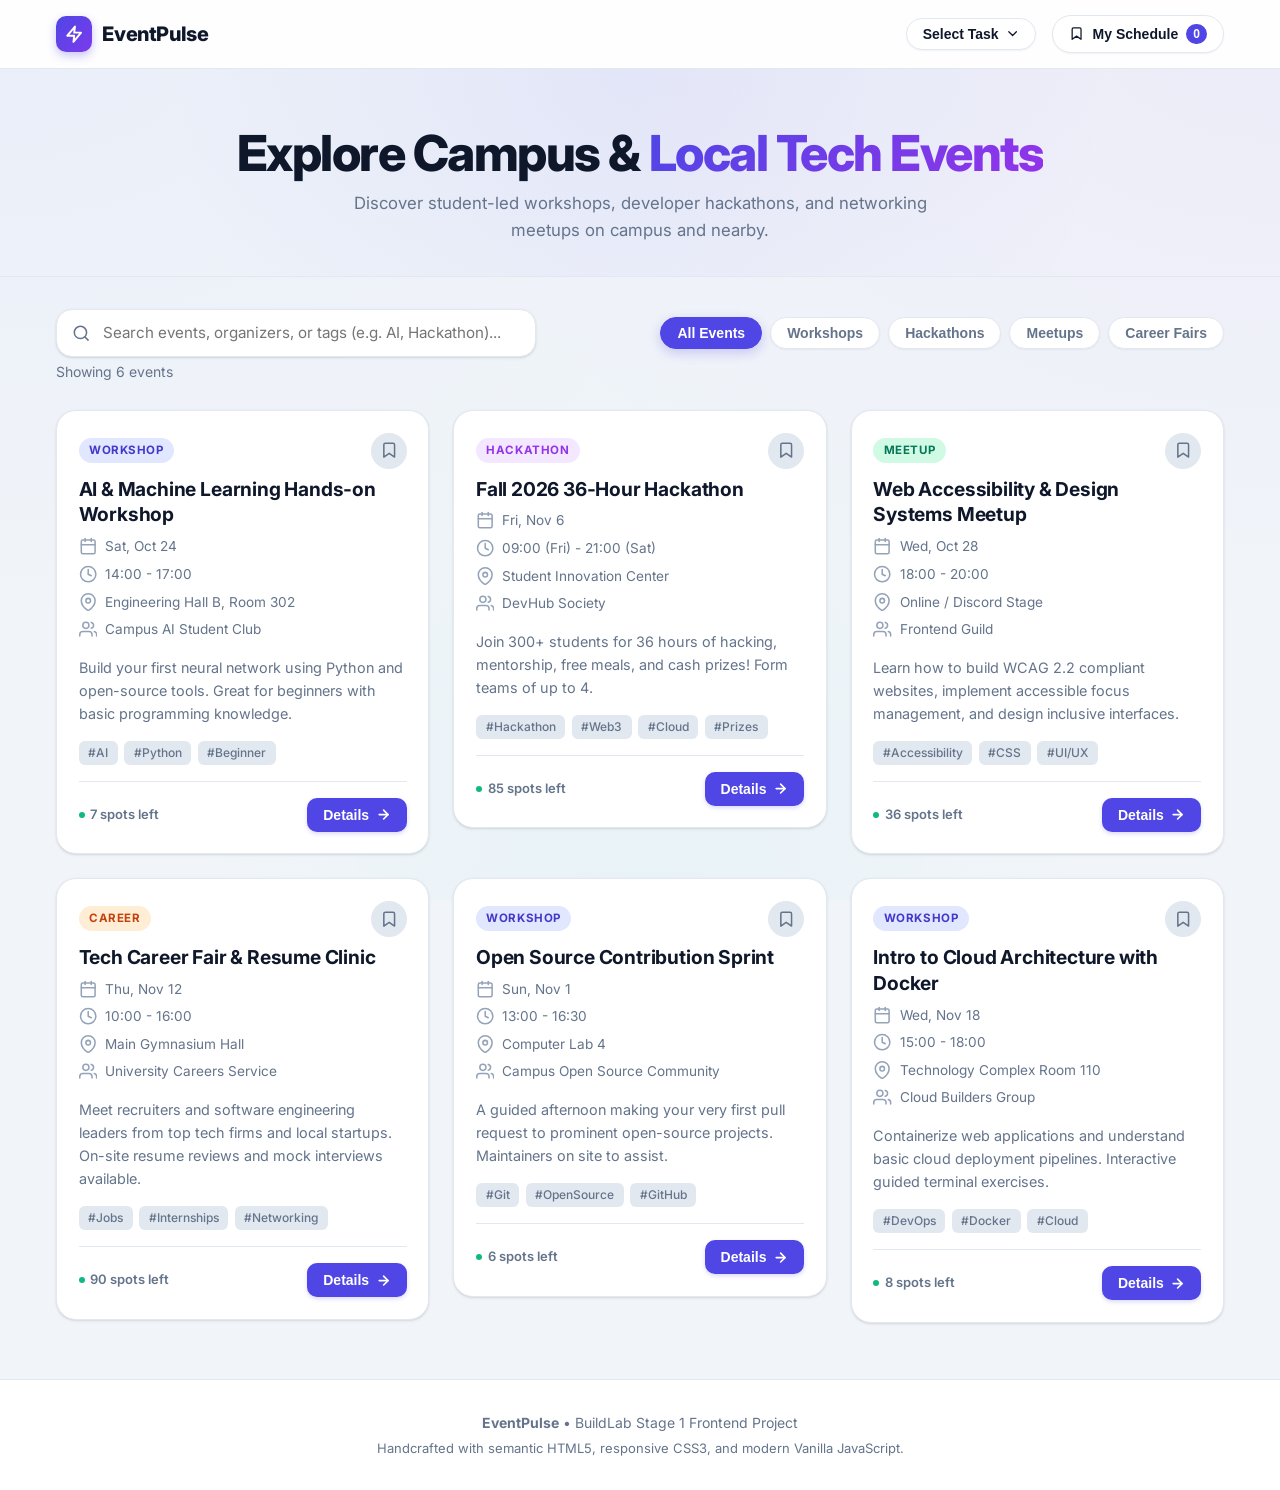
==== commit acae7b9c: "style: replace individual task pill buttons with sleek dropdown menu and upgrade background to moder" ====
--- a/index.html
+++ b/index.html
@@ -40,15 +40,36 @@
       </a>
 
       <nav class="nav-actions" aria-label="Quick Actions">
-        <a href="task-1/index.html" class="btn-schedule" style="text-decoration:none; font-size:0.85rem;" title="Go to Task 1">
-          <span>Task 1</span>
-        </a>
-        <a href="task-2/index.html" class="btn-schedule" style="text-decoration:none; font-size:0.85rem;" title="Go to Task 2">
-          <span>Task 2</span>
-        </a>
-        <a href="task-3/index.html" class="btn-schedule" style="text-decoration:none; font-size:0.85rem;" title="Go to Task 3">
-          <span>Task 3</span>
-        </a>
+        <!-- Tasks Switcher Dropdown Menu -->
+        <div class="tasks-dropdown-container" id="tasks-dropdown">
+          <button type="button" class="tasks-dropdown-btn" id="tasks-dropdown-btn" aria-haspopup="true" aria-expanded="false" aria-label="Switch between BuildLab tasks">
+            <span>Select Task</span>
+            <svg class="icon icon-sm dropdown-chevron" viewBox="0 0 24 24" fill="none" stroke="currentColor" stroke-width="2" stroke-linecap="round" stroke-linejoin="round" aria-hidden="true"><polyline points="6 9 12 15 18 9"/></svg>
+          </button>
+          <div class="tasks-dropdown-menu" id="tasks-dropdown-menu" role="menu" aria-label="BuildLab Tasks">
+            <a href="index.html" class="tasks-dropdown-item is-current" role="menuitem">
+              <span>All Tasks Hub</span>
+              <span class="dropdown-badge">Home</span>
+            </a>
+            <a href="task-1/index.html" class="tasks-dropdown-item" role="menuitem">
+              <span>Task 1</span>
+              <span class="dropdown-badge">Foundations</span>
+            </a>
+            <a href="task-2/index.html" class="tasks-dropdown-item" role="menuitem">
+              <span>Task 2</span>
+              <span class="dropdown-badge">Components</span>
+            </a>
+            <a href="task-3/index.html" class="tasks-dropdown-item" role="menuitem">
+              <span>Task 3</span>
+              <span class="dropdown-badge">Routing & A11y</span>
+            </a>
+            <a href="task-3/tests/test-runner.html" class="tasks-dropdown-item" role="menuitem">
+              <span>Automated Tests</span>
+              <span class="dropdown-badge">🧪</span>
+            </a>
+          </div>
+        </div>
+
         <!-- Clickable My Schedule Header Button -->
         <button type="button" class="btn-schedule" id="header-schedule-btn" aria-haspopup="dialog" aria-expanded="false" aria-label="Open my saved events schedule">
 
--- a/styles/variables.css
+++ b/styles/variables.css
@@ -1,4 +1,4 @@
-﻿/* Design Tokens & Theme Variables */
+/* Design Tokens & Theme Variables */
 :root {
   /* Brand Primary Colors */
   --color-primary: #4f46e5;       /* Modern Indigo 600 */
@@ -14,10 +14,11 @@
   --color-rose-light: #ffe4e6;
 
   /* Surfaces & Backgrounds */
-  --color-bg-body: #f8fafc;       /* Slate 50 */
+  --color-bg-body: #f1f5f9;       /* Modern Slate 100 with cooler tint */
   --color-bg-surface: #ffffff;
-  --color-bg-subtle: #f1f5f9;     /* Slate 100 */
+  --color-bg-subtle: #e2e8f0;     /* Slate 200 */
   --color-bg-elevated: #ffffff;
+
 
   /* Typography Colors (WCAG AA Compliant) */
   --color-text-main: #0f172a;     /* Slate 900 */
--- a/styles/main.css
+++ b/styles/main.css
@@ -20,9 +20,15 @@
 body {
   font-family: var(--font-sans);
   background-color: var(--color-bg-body);
+  background-image: 
+    radial-gradient(at 0% 0%, rgba(99, 102, 241, 0.05) 0px, transparent 50%),
+    radial-gradient(at 100% 0%, rgba(147, 51, 234, 0.05) 0px, transparent 50%),
+    radial-gradient(at 50% 100%, rgba(6, 182, 212, 0.04) 0px, transparent 50%);
+  background-attachment: fixed;
   color: var(--color-text-main);
   line-height: 1.5;
   min-height: 100vh;
+
   display: flex;
   flex-direction: column;
   -webkit-font-smoothing: antialiased;
@@ -159,6 +165,117 @@
   color: var(--color-primary);
 }
 
+/* ==========================================================================
+   Tasks Dropdown Navigation Menu
+   ========================================================================== */
+.tasks-dropdown-container {
+  position: relative;
+  display: inline-block;
+}
+
+.tasks-dropdown-btn {
+  display: inline-flex;
+  align-items: center;
+  gap: 0.4rem;
+  background-color: var(--color-bg-surface);
+  color: var(--color-text-main);
+  border: 1px solid var(--color-border);
+  padding: 0.45rem 0.95rem;
+  border-radius: var(--radius-full);
+  font-size: 0.875rem;
+  font-weight: 600;
+  cursor: pointer;
+  transition: all var(--transition-fast);
+  box-shadow: var(--shadow-xs);
+}
+
+.tasks-dropdown-btn:hover,
+.tasks-dropdown-container.is-open .tasks-dropdown-btn {
+  background-color: var(--color-primary-light);
+  border-color: var(--color-primary-border);
+  color: var(--color-primary);
+}
+
+.dropdown-chevron {
+  transition: transform var(--transition-fast);
+}
+
+.tasks-dropdown-container.is-open .dropdown-chevron {
+  transform: rotate(180deg);
+}
+
+.tasks-dropdown-menu {
+  position: absolute;
+  top: calc(100% + 8px);
+  right: 0;
+  min-width: 200px;
+  background: var(--color-bg-surface);
+  border: 1px solid var(--color-border);
+  border-radius: var(--radius-lg);
+  box-shadow: var(--shadow-lg, 0 10px 25px -5px rgba(0, 0, 0, 0.1), 0 8px 10px -6px rgba(0, 0, 0, 0.1));
+  padding: 0.5rem;
+  display: none;
+  flex-direction: column;
+  gap: 0.25rem;
+  z-index: 250;
+  backdrop-filter: blur(8px);
+}
+
+.tasks-dropdown-container.is-open .tasks-dropdown-menu {
+  display: flex;
+  animation: dropdownFade 0.18s cubic-bezier(0.16, 1, 0.3, 1);
+}
+
+@keyframes dropdownFade {
+  from {
+    opacity: 0;
+    transform: translateY(-6px);
+  }
+  to {
+    opacity: 1;
+    transform: translateY(0);
+  }
+}
+
+.tasks-dropdown-item {
+  display: flex;
+  align-items: center;
+  justify-content: space-between;
+  padding: 0.55rem 0.85rem;
+  border-radius: var(--radius-md);
+  color: var(--color-text-main);
+  text-decoration: none;
+  font-size: 0.875rem;
+  font-weight: 500;
+  transition: all var(--transition-fast);
+}
+
+.tasks-dropdown-item:hover {
+  background-color: var(--color-primary-light);
+  color: var(--color-primary);
+  font-weight: 600;
+}
+
+.tasks-dropdown-item.is-current {
+  background-color: var(--color-primary-light);
+  color: var(--color-primary);
+  font-weight: 700;
+}
+
+.dropdown-badge {
+  font-size: 0.72rem;
+  padding: 2px 6px;
+  border-radius: var(--radius-sm);
+  background: var(--color-border);
+  color: var(--color-text-muted);
+}
+
+.tasks-dropdown-item.is-current .dropdown-badge {
+  background: var(--color-primary);
+  color: #fff;
+}
+
+
 .schedule-badge {
   display: inline-flex;
   align-items: center;
